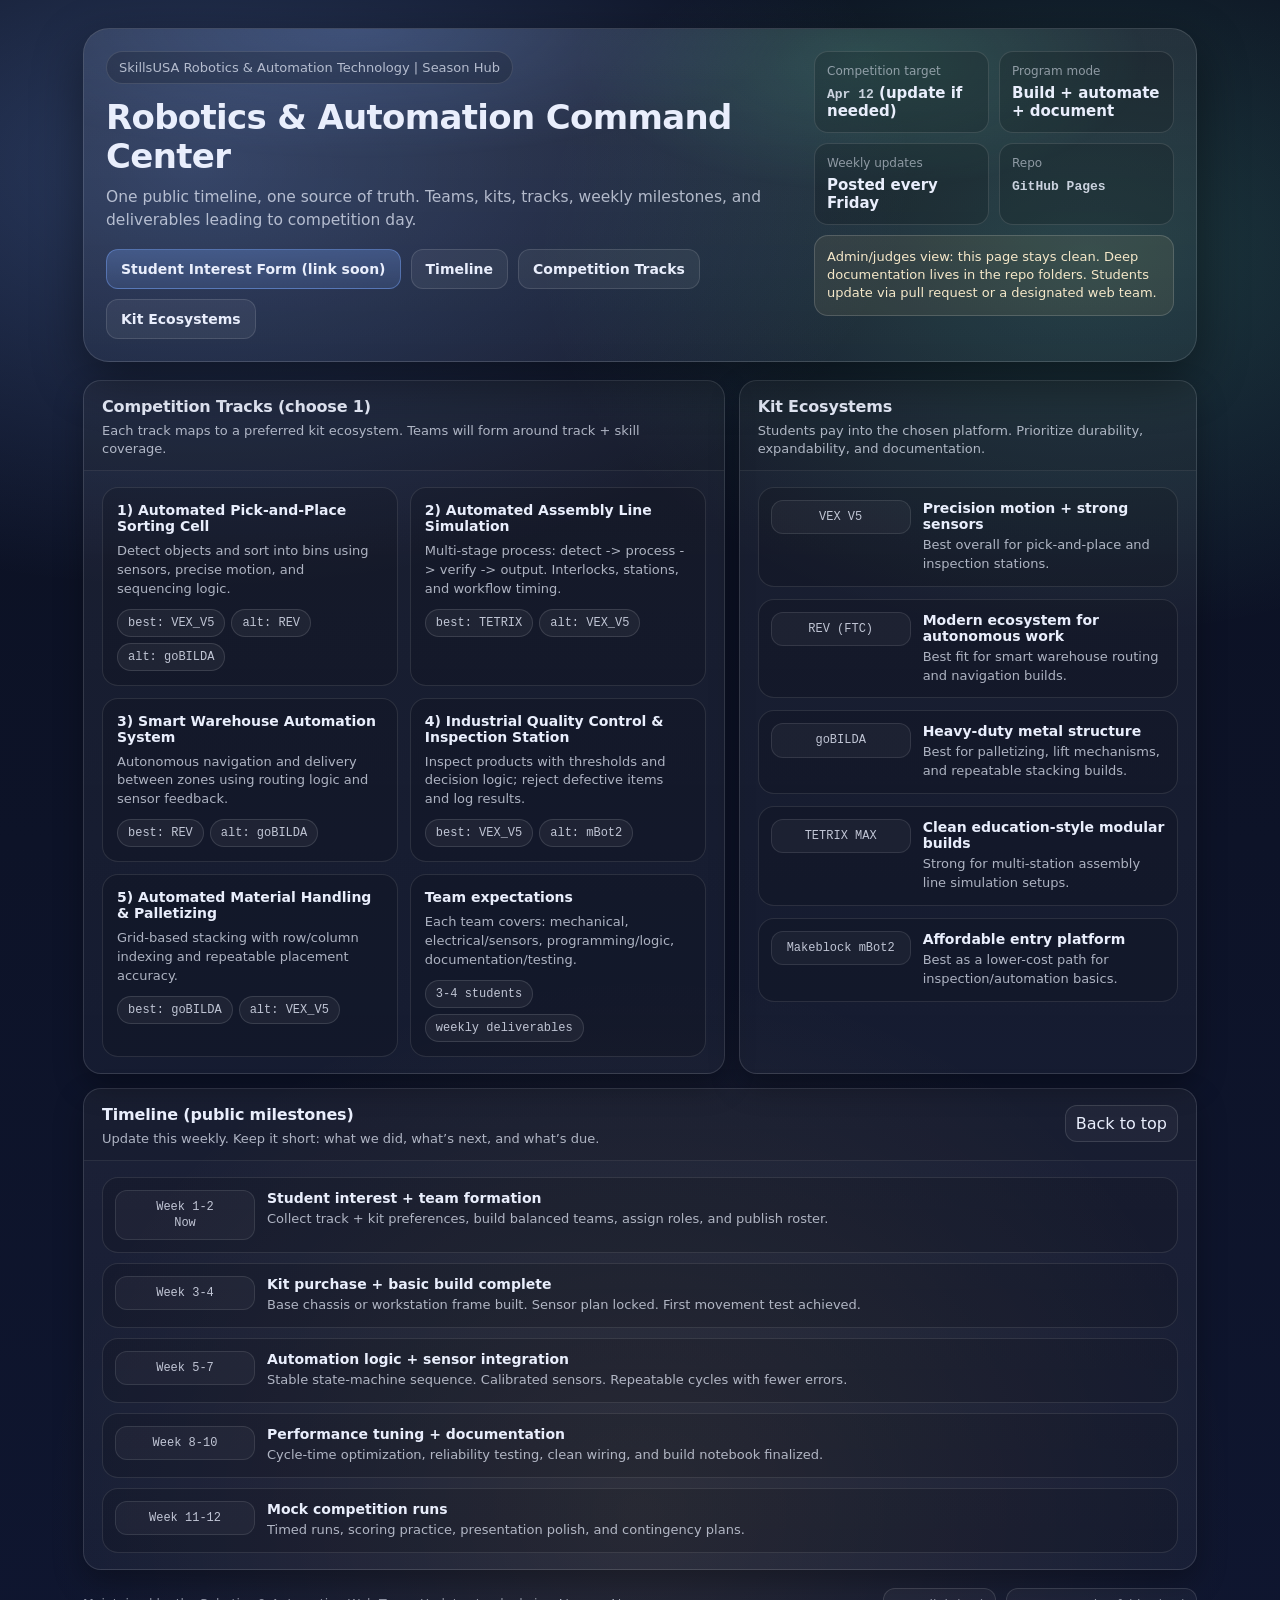
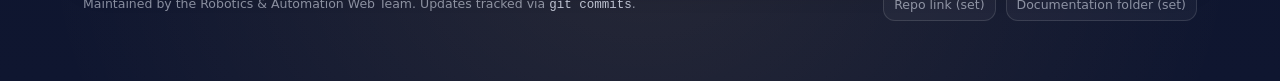
==== index.html @ f6befac2 "Add initial index.html for Robotics Program Hub Landing Page V1" ====
<!doctype html>
<html lang="en">
<head>
  <meta charset="utf-8" />
  <meta name="viewport" content="width=device-width,initial-scale=1" />
  <title>SkillsUSA Robotics & Automation | Program Hub</title>
  <meta name="description" content="SkillsUSA Robotics & Automation Technology - season hub, timeline, teams, and resources." />
  <style>
    :root{
      --bg0:#0b1020;
      --bg1:#0f1630;
      --card:rgba(255,255,255,.06);
      --card2:rgba(255,255,255,.08);
      --stroke:rgba(255,255,255,.12);
      --text:#e9eefc;
      --muted:rgba(233,238,252,.72);
      --muted2:rgba(233,238,252,.55);
      --accent:#7aa7ff;
      --accent2:#6ef3c5;
      --warn:#ffd37a;
      --radius:18px;
      --shadow: 0 18px 50px rgba(0,0,0,.45);
      --mono: ui-monospace, SFMono-Regular, Menlo, Monaco, Consolas, "Liberation Mono", "Courier New", monospace;
      --sans: ui-sans-serif, system-ui, -apple-system, Segoe UI, Roboto, Helvetica, Arial, "Apple Color Emoji","Segoe UI Emoji";
    }
    *{box-sizing:border-box}
    body{
      margin:0;
      font-family:var(--sans);
      color:var(--text);
      background:
        radial-gradient(1200px 700px at 15% 10%, rgba(122,167,255,.28), transparent 60%),
        radial-gradient(1000px 700px at 85% 15%, rgba(110,243,197,.18), transparent 55%),
        radial-gradient(1000px 900px at 50% 90%, rgba(255,211,122,.10), transparent 60%),
        linear-gradient(180deg, var(--bg0), var(--bg1));
      min-height:100vh;
    }
    a{color:inherit;text-decoration:none}
    .wrap{max-width:1150px;margin:0 auto;padding:28px 18px 60px}
    header{
      display:flex;align-items:flex-start;justify-content:space-between;gap:16px;
      padding:22px;
      border:1px solid var(--stroke);
      border-radius:calc(var(--radius) + 8px);
      background:linear-gradient(180deg, rgba(255,255,255,.08), rgba(255,255,255,.04));
      box-shadow:var(--shadow);
      overflow:hidden;
      position:relative;
    }
    header:before{
      content:"";
      position:absolute;inset:-2px;
      background:
        radial-gradient(700px 220px at 25% 0%, rgba(122,167,255,.22), transparent 60%),
        radial-gradient(520px 240px at 70% 10%, rgba(110,243,197,.16), transparent 55%);
      pointer-events:none;
      filter:blur(0px);
    }
    .hero{position:relative;z-index:1;max-width:760px}
    .eyebrow{
      display:inline-flex;gap:10px;align-items:center;
      padding:8px 12px;border:1px solid var(--stroke);
      border-radius:999px;background:rgba(0,0,0,.18);
      color:var(--muted);font-size:13px;
    }
    .title{margin:14px 0 10px;font-size:34px;line-height:1.15;letter-spacing:-.02em}
    .subtitle{margin:0;color:var(--muted);font-size:15.5px;line-height:1.5}
    .ctaRow{display:flex;flex-wrap:wrap;gap:10px;margin-top:16px}
    .btn{
      display:inline-flex;align-items:center;justify-content:center;
      padding:11px 14px;border-radius:12px;border:1px solid var(--stroke);
      background:rgba(255,255,255,.06);
      color:var(--text);
      transition:transform .12s ease, background .12s ease, border-color .12s ease;
      font-weight:600;font-size:14px;
    }
    .btn:hover{transform:translateY(-1px);background:rgba(255,255,255,.09);border-color:rgba(255,255,255,.18)}
    .btnPrimary{
      background:linear-gradient(180deg, rgba(122,167,255,.28), rgba(122,167,255,.14));
      border-color:rgba(122,167,255,.42);
    }
    .meta{
      position:relative;z-index:1;
      display:grid;gap:10px;
      min-width:320px;max-width:360px;
    }
    .pillGrid{display:grid;grid-template-columns:1fr 1fr;gap:10px}
    .pill{
      border:1px solid var(--stroke);
      border-radius:14px;
      background:rgba(0,0,0,.16);
      padding:12px;
    }
    .pill .k{color:var(--muted2);font-size:12px}
    .pill .v{margin-top:6px;font-size:15px;font-weight:700}
    .pill .v code{font-family:var(--mono);font-size:13px;color:rgba(233,238,252,.85)}
    .note{
      border:1px solid rgba(255,255,255,.16);
      background:rgba(255,211,122,.08);
      border-radius:14px;
      padding:12px;
      color:rgba(255,240,208,.95);
      font-size:13px;line-height:1.4;
    }
    .grid{
      margin-top:18px;
      display:grid;
      grid-template-columns: 1.4fr 1fr;
      gap:14px;
    }
    @media (max-width: 980px){
      header{flex-direction:column}
      .meta{max-width:none;min-width:unset}
      .grid{grid-template-columns:1fr}
    }
    .card{
      border:1px solid var(--stroke);
      border-radius:var(--radius);
      background:linear-gradient(180deg, rgba(255,255,255,.06), rgba(255,255,255,.035));
      box-shadow: 0 12px 30px rgba(0,0,0,.30);
      overflow:hidden;
    }
    .cardHead{
      padding:16px 18px 12px;
      display:flex;align-items:flex-start;justify-content:space-between;gap:10px;
      border-bottom:1px solid rgba(255,255,255,.08);
      background:rgba(0,0,0,.10);
    }
    .cardHead h2{margin:0;font-size:16px;letter-spacing:-.01em}
    .cardHead p{margin:6px 0 0;color:var(--muted);font-size:13px;line-height:1.4}
    .cardBody{padding:16px 18px}
    .bento{
      display:grid;grid-template-columns:1fr 1fr;gap:12px;
    }
    @media (max-width: 640px){ .bento{grid-template-columns:1fr} }
    .tile{
      border:1px solid rgba(255,255,255,.10);
      border-radius:16px;
      background:rgba(0,0,0,.14);
      padding:14px;
    }
    .tile h3{margin:0 0 8px;font-size:14px}
    .tile p{margin:0;color:var(--muted);font-size:13px;line-height:1.45}
    .tagRow{margin-top:10px;display:flex;flex-wrap:wrap;gap:6px}
    .tag{
      display:inline-flex;align-items:center;
      padding:6px 10px;border-radius:999px;
      border:1px solid rgba(255,255,255,.12);
      background:rgba(255,255,255,.05);
      font-size:12px;color:rgba(233,238,252,.80);
      font-family:var(--mono);
    }
    .timeline{
      display:grid;gap:10px;
    }
    .mile{
      display:grid;grid-template-columns: 140px 1fr;
      gap:12px;align-items:start;
      padding:12px;border-radius:16px;
      border:1px solid rgba(255,255,255,.10);
      background:rgba(0,0,0,.14);
    }
    .mile .date{
      font-family:var(--mono);
      color:rgba(233,238,252,.80);
      font-size:12px;
      padding:8px 10px;border-radius:12px;
      border:1px solid rgba(255,255,255,.10);
      background:rgba(255,255,255,.04);
      text-align:center;
      line-height:1.35;
    }
    .mile .txt h4{margin:0 0 4px;font-size:14px}
    .mile .txt p{margin:0;color:var(--muted);font-size:13px;line-height:1.45}
    footer{
      margin-top:18px;
      display:flex;flex-wrap:wrap;gap:10px;justify-content:space-between;align-items:center;
      color:var(--muted2);font-size:12.5px;
    }
    footer code{font-family:var(--mono);color:rgba(233,238,252,.78)}
    .smallLink{border:1px solid rgba(255,255,255,.12);padding:8px 10px;border-radius:12px;background:rgba(255,255,255,.04)}
  </style>
</head>
<body>
  <div class="wrap">
    <header>
      <div class="hero">
        <div class="eyebrow">SkillsUSA Robotics & Automation Technology | Season Hub</div>
        <h1 class="title">Robotics & Automation Command Center</h1>
        <p class="subtitle">
          One public timeline, one source of truth. Teams, kits, tracks, weekly milestones, and deliverables leading to competition day.
        </p>
        <div class="ctaRow">
          <a class="btn btnPrimary" href="#" id="interestFormLink">Student Interest Form (link soon)</a>
          <a class="btn" href="#timeline">Timeline</a>
          <a class="btn" href="#tracks">Competition Tracks</a>
          <a class="btn" href="#kits">Kit Ecosystems</a>
        </div>
      </div>

      <div class="meta">
        <div class="pillGrid">
          <div class="pill">
            <div class="k">Competition target</div>
            <div class="v"><code>Apr 12</code> (update if needed)</div>
          </div>
          <div class="pill">
            <div class="k">Program mode</div>
            <div class="v">Build + automate + document</div>
          </div>
          <div class="pill">
            <div class="k">Weekly updates</div>
            <div class="v">Posted every Friday</div>
          </div>
          <div class="pill">
            <div class="k">Repo</div>
            <div class="v"><code>GitHub Pages</code></div>
          </div>
        </div>
        <div class="note">
          Admin/judges view: this page stays clean. Deep documentation lives in the repo folders. Students update via pull request or a designated web team.
        </div>
      </div>
    </header>

    <div class="grid">
      <section class="card" id="tracks">
        <div class="cardHead">
          <div>
            <h2>Competition Tracks (choose 1)</h2>
            <p>Each track maps to a preferred kit ecosystem. Teams will form around track + skill coverage.</p>
          </div>
        </div>
        <div class="cardBody">
          <div class="bento">
            <div class="tile">
              <h3>1) Automated Pick-and-Place Sorting Cell</h3>
              <p>Detect objects and sort into bins using sensors, precise motion, and sequencing logic.</p>
              <div class="tagRow">
                <span class="tag">best: VEX_V5</span><span class="tag">alt: REV</span><span class="tag">alt: goBILDA</span>
              </div>
            </div>
            <div class="tile">
              <h3>2) Automated Assembly Line Simulation</h3>
              <p>Multi-stage process: detect -> process -> verify -> output. Interlocks, stations, and workflow timing.</p>
              <div class="tagRow">
                <span class="tag">best: TETRIX</span><span class="tag">alt: VEX_V5</span>
              </div>
            </div>
            <div class="tile">
              <h3>3) Smart Warehouse Automation System</h3>
              <p>Autonomous navigation and delivery between zones using routing logic and sensor feedback.</p>
              <div class="tagRow">
                <span class="tag">best: REV</span><span class="tag">alt: goBILDA</span>
              </div>
            </div>
            <div class="tile">
              <h3>4) Industrial Quality Control & Inspection Station</h3>
              <p>Inspect products with thresholds and decision logic; reject defective items and log results.</p>
              <div class="tagRow">
                <span class="tag">best: VEX_V5</span><span class="tag">alt: mBot2</span>
              </div>
            </div>
            <div class="tile">
              <h3>5) Automated Material Handling & Palletizing</h3>
              <p>Grid-based stacking with row/column indexing and repeatable placement accuracy.</p>
              <div class="tagRow">
                <span class="tag">best: goBILDA</span><span class="tag">alt: VEX_V5</span>
              </div>
            </div>
            <div class="tile">
              <h3>Team expectations</h3>
              <p>Each team covers: mechanical, electrical/sensors, programming/logic, documentation/testing.</p>
              <div class="tagRow">
                <span class="tag">3-4 students</span><span class="tag">weekly deliverables</span>
              </div>
            </div>
          </div>
        </div>
      </section>

      <aside class="card" id="kits">
        <div class="cardHead">
          <div>
            <h2>Kit Ecosystems</h2>
            <p>Students pay into the chosen platform. Prioritize durability, expandability, and documentation.</p>
          </div>
        </div>
        <div class="cardBody">
          <div class="timeline" style="gap:12px">
            <div class="mile">
              <div class="date">VEX V5</div>
              <div class="txt">
                <h4>Precision motion + strong sensors</h4>
                <p>Best overall for pick-and-place and inspection stations.</p>
              </div>
            </div>
            <div class="mile">
              <div class="date">REV (FTC)</div>
              <div class="txt">
                <h4>Modern ecosystem for autonomous work</h4>
                <p>Best fit for smart warehouse routing and navigation builds.</p>
              </div>
            </div>
            <div class="mile">
              <div class="date">goBILDA</div>
              <div class="txt">
                <h4>Heavy-duty metal structure</h4>
                <p>Best for palletizing, lift mechanisms, and repeatable stacking builds.</p>
              </div>
            </div>
            <div class="mile">
              <div class="date">TETRIX MAX</div>
              <div class="txt">
                <h4>Clean education-style modular builds</h4>
                <p>Strong for multi-station assembly line simulation setups.</p>
              </div>
            </div>
            <div class="mile">
              <div class="date">Makeblock mBot2</div>
              <div class="txt">
                <h4>Affordable entry platform</h4>
                <p>Best as a lower-cost path for inspection/automation basics.</p>
              </div>
            </div>
          </div>
        </div>
      </aside>
    </div>

    <section class="card" id="timeline" style="margin-top:14px">
      <div class="cardHead">
        <div>
          <h2>Timeline (public milestones)</h2>
          <p>Update this weekly. Keep it short: what we did, what’s next, and what’s due.</p>
        </div>
        <a class="smallLink" href="#top">Back to top</a>
      </div>
      <div class="cardBody">
        <div class="timeline">
          <div class="mile">
            <div class="date">Week 1-2<br>Now</div>
            <div class="txt">
              <h4>Student interest + team formation</h4>
              <p>Collect track + kit preferences, build balanced teams, assign roles, and publish roster.</p>
            </div>
          </div>
          <div class="mile">
            <div class="date">Week 3-4</div>
            <div class="txt">
              <h4>Kit purchase + basic build complete</h4>
              <p>Base chassis or workstation frame built. Sensor plan locked. First movement test achieved.</p>
            </div>
          </div>
          <div class="mile">
            <div class="date">Week 5-7</div>
            <div class="txt">
              <h4>Automation logic + sensor integration</h4>
              <p>Stable state-machine sequence. Calibrated sensors. Repeatable cycles with fewer errors.</p>
            </div>
          </div>
          <div class="mile">
            <div class="date">Week 8-10</div>
            <div class="txt">
              <h4>Performance tuning + documentation</h4>
              <p>Cycle-time optimization, reliability testing, clean wiring, and build notebook finalized.</p>
            </div>
          </div>
          <div class="mile">
            <div class="date">Week 11-12</div>
            <div class="txt">
              <h4>Mock competition runs</h4>
              <p>Timed runs, scoring practice, presentation polish, and contingency plans.</p>
            </div>
          </div>
        </div>
      </div>
    </section>

    <footer>
      <div>
        Maintained by the Robotics & Automation Web Team. Updates tracked via <code>git commits</code>.
      </div>
      <div style="display:flex;gap:10px;flex-wrap:wrap">
        <a class="smallLink" href="#" id="repoLink">Repo link (set)</a>
        <a class="smallLink" href="#" id="docLink">Documentation folder (set)</a>
      </div>
    </footer>
  </div>

  <script>
    // Optional: set these links once and forget.
    // Replace the # with your real URLs.
    document.getElementById("interestFormLink").href = "#";
    document.getElementById("repoLink").href = "#";
    document.getElementById("docLink").href = "#";
  </script>
</body>
</html>
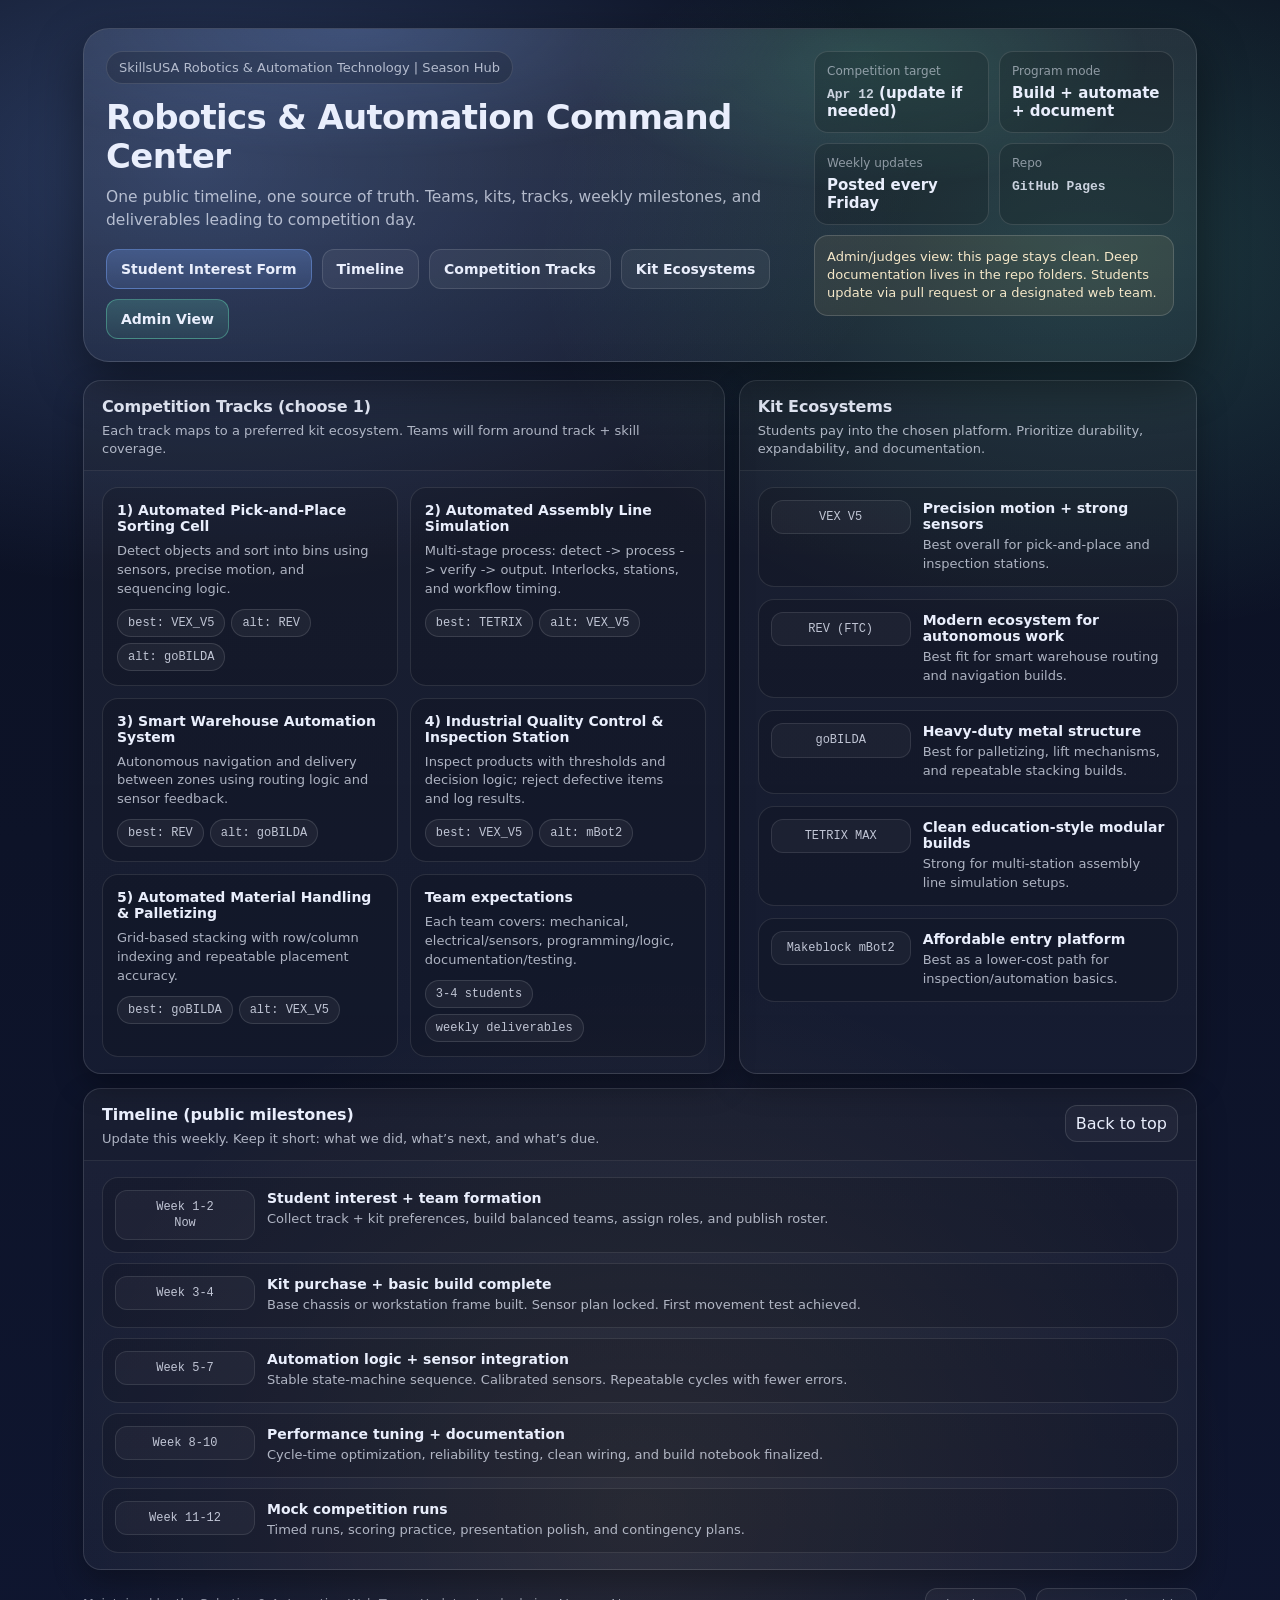
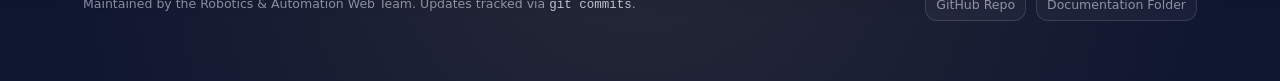
==== commit fc635502: "Update links and styles in index.html" ====
--- a/index.html
+++ b/index.html
@@ -79,6 +79,10 @@
       background:linear-gradient(180deg, rgba(122,167,255,.28), rgba(122,167,255,.14));
       border-color:rgba(122,167,255,.42);
     }
+    .btnAdmin{
+      background:linear-gradient(180deg, rgba(110,243,197,.18), rgba(110,243,197,.08));
+      border-color:rgba(110,243,197,.35);
+    }
     .meta{
       position:relative;z-index:1;
       display:grid;gap:10px;
@@ -179,10 +183,12 @@
     }
     footer code{font-family:var(--mono);color:rgba(233,238,252,.78)}
     .smallLink{border:1px solid rgba(255,255,255,.12);padding:8px 10px;border-radius:12px;background:rgba(255,255,255,.04)}
+    .footLinks{display:flex;gap:10px;flex-wrap:wrap}
   </style>
 </head>
+
 <body>
-  <div class="wrap">
+  <div class="wrap" id="top">
     <header>
       <div class="hero">
         <div class="eyebrow">SkillsUSA Robotics & Automation Technology | Season Hub</div>
@@ -191,10 +197,18 @@
           One public timeline, one source of truth. Teams, kits, tracks, weekly milestones, and deliverables leading to competition day.
         </p>
         <div class="ctaRow">
-          <a class="btn btnPrimary" href="#" id="interestFormLink">Student Interest Form (link soon)</a>
+          <a class="btn btnPrimary"
+             href="https://docs.google.com/forms/d/1tGkBbyylYVS4-wmj9cs_T2N0wDCmW5zNqQ6SedEzjuI/edit"
+             target="_blank" rel="noopener noreferrer"
+             id="interestFormLink">Student Interest Form</a>
+
           <a class="btn" href="#timeline">Timeline</a>
           <a class="btn" href="#tracks">Competition Tracks</a>
           <a class="btn" href="#kits">Kit Ecosystems</a>
+
+          <a class="btn btnAdmin"
+             href="AdminRootOnly/index.html"
+             id="adminLink">Admin View</a>
         </div>
       </div>
 
@@ -240,6 +254,7 @@
                 <span class="tag">best: VEX_V5</span><span class="tag">alt: REV</span><span class="tag">alt: goBILDA</span>
               </div>
             </div>
+
             <div class="tile">
               <h3>2) Automated Assembly Line Simulation</h3>
               <p>Multi-stage process: detect -> process -> verify -> output. Interlocks, stations, and workflow timing.</p>
@@ -247,6 +262,7 @@
                 <span class="tag">best: TETRIX</span><span class="tag">alt: VEX_V5</span>
               </div>
             </div>
+
             <div class="tile">
               <h3>3) Smart Warehouse Automation System</h3>
               <p>Autonomous navigation and delivery between zones using routing logic and sensor feedback.</p>
@@ -254,6 +270,7 @@
                 <span class="tag">best: REV</span><span class="tag">alt: goBILDA</span>
               </div>
             </div>
+
             <div class="tile">
               <h3>4) Industrial Quality Control & Inspection Station</h3>
               <p>Inspect products with thresholds and decision logic; reject defective items and log results.</p>
@@ -261,6 +278,7 @@
                 <span class="tag">best: VEX_V5</span><span class="tag">alt: mBot2</span>
               </div>
             </div>
+
             <div class="tile">
               <h3>5) Automated Material Handling & Palletizing</h3>
               <p>Grid-based stacking with row/column indexing and repeatable placement accuracy.</p>
@@ -268,6 +286,7 @@
                 <span class="tag">best: goBILDA</span><span class="tag">alt: VEX_V5</span>
               </div>
             </div>
+
             <div class="tile">
               <h3>Team expectations</h3>
               <p>Each team covers: mechanical, electrical/sensors, programming/logic, documentation/testing.</p>
@@ -275,6 +294,7 @@
                 <span class="tag">3-4 students</span><span class="tag">weekly deliverables</span>
               </div>
             </div>
+
           </div>
         </div>
       </section>
@@ -288,6 +308,7 @@
         </div>
         <div class="cardBody">
           <div class="timeline" style="gap:12px">
+
             <div class="mile">
               <div class="date">VEX V5</div>
               <div class="txt">
@@ -295,6 +316,7 @@
                 <p>Best overall for pick-and-place and inspection stations.</p>
               </div>
             </div>
+
             <div class="mile">
               <div class="date">REV (FTC)</div>
               <div class="txt">
@@ -302,6 +324,7 @@
                 <p>Best fit for smart warehouse routing and navigation builds.</p>
               </div>
             </div>
+
             <div class="mile">
               <div class="date">goBILDA</div>
               <div class="txt">
@@ -309,6 +332,7 @@
                 <p>Best for palletizing, lift mechanisms, and repeatable stacking builds.</p>
               </div>
             </div>
+
             <div class="mile">
               <div class="date">TETRIX MAX</div>
               <div class="txt">
@@ -316,6 +340,7 @@
                 <p>Strong for multi-station assembly line simulation setups.</p>
               </div>
             </div>
+
             <div class="mile">
               <div class="date">Makeblock mBot2</div>
               <div class="txt">
@@ -323,6 +348,7 @@
                 <p>Best as a lower-cost path for inspection/automation basics.</p>
               </div>
             </div>
+
           </div>
         </div>
       </aside>
@@ -338,6 +364,7 @@
       </div>
       <div class="cardBody">
         <div class="timeline">
+
           <div class="mile">
             <div class="date">Week 1-2<br>Now</div>
             <div class="txt">
@@ -345,6 +372,7 @@
               <p>Collect track + kit preferences, build balanced teams, assign roles, and publish roster.</p>
             </div>
           </div>
+
           <div class="mile">
             <div class="date">Week 3-4</div>
             <div class="txt">
@@ -352,6 +380,7 @@
               <p>Base chassis or workstation frame built. Sensor plan locked. First movement test achieved.</p>
             </div>
           </div>
+
           <div class="mile">
             <div class="date">Week 5-7</div>
             <div class="txt">
@@ -359,6 +388,7 @@
               <p>Stable state-machine sequence. Calibrated sensors. Repeatable cycles with fewer errors.</p>
             </div>
           </div>
+
           <div class="mile">
             <div class="date">Week 8-10</div>
             <div class="txt">
@@ -366,6 +396,7 @@
               <p>Cycle-time optimization, reliability testing, clean wiring, and build notebook finalized.</p>
             </div>
           </div>
+
           <div class="mile">
             <div class="date">Week 11-12</div>
             <div class="txt">
@@ -373,6 +404,7 @@
               <p>Timed runs, scoring practice, presentation polish, and contingency plans.</p>
             </div>
           </div>
+
         </div>
       </div>
     </section>
@@ -381,19 +413,21 @@
       <div>
         Maintained by the Robotics & Automation Web Team. Updates tracked via <code>git commits</code>.
       </div>
-      <div style="display:flex;gap:10px;flex-wrap:wrap">
-        <a class="smallLink" href="#" id="repoLink">Repo link (set)</a>
-        <a class="smallLink" href="#" id="docLink">Documentation folder (set)</a>
+
+      <div class="footLinks">
+        <a class="smallLink"
+           href="https://github.com/coltonsharp-dev/SkillsUSA-Vistancia"
+           target="_blank" rel="noopener noreferrer"
+           id="repoLink">GitHub Repo</a>
+
+        <a class="smallLink"
+           href="https://github.com/coltonsharp-dev/SkillsUSA-Vistancia/tree/main/Document"
+           target="_blank" rel="noopener noreferrer"
+           id="docLink">Documentation Folder</a>
       </div>
     </footer>
   </div>
 
-  <script>
-    // Optional: set these links once and forget.
-    // Replace the # with your real URLs.
-    document.getElementById("interestFormLink").href = "#";
-    document.getElementById("repoLink").href = "#";
-    document.getElementById("docLink").href = "#";
-  </script>
+  <!-- No JS overrides. Links above are final. -->
 </body>
 </html>
